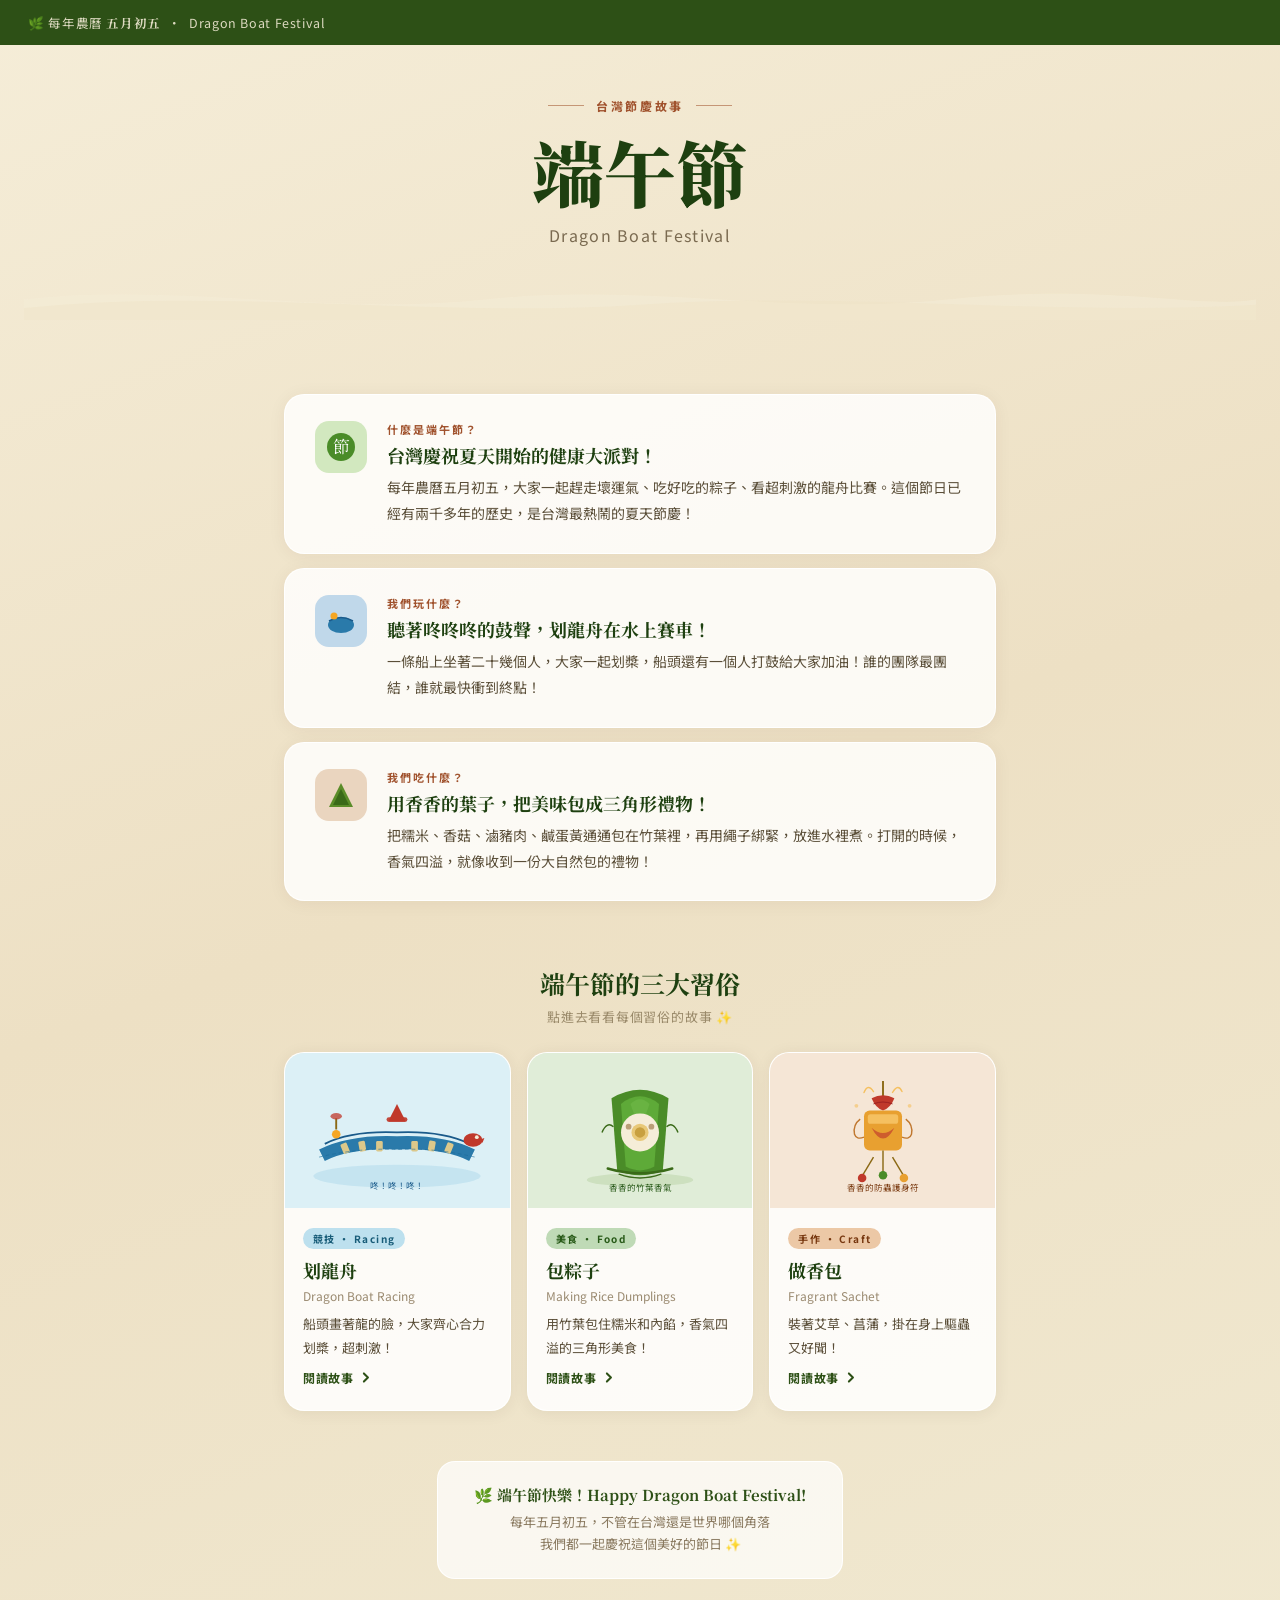
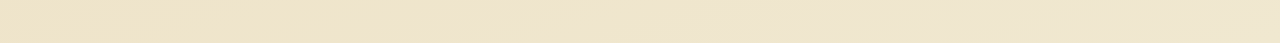
==== index.html @ 1340792b "Add files via upload" ====
<!DOCTYPE html>
<html lang="zh-TW">
<head>
  <meta charset="UTF-8">
  <meta name="viewport" content="width=device-width, initial-scale=1.0">
  <title>端午節 · Dragon Boat Festival</title>
  <link rel="stylesheet" href="style.css">
</head>
<body>

  <div class="top-bar">
    <p>🌿 每年農曆 <strong>五月初五</strong> &nbsp;·&nbsp; Dragon Boat Festival</p>
  </div>

  <div class="hero">
    <div class="hero-eyebrow">台灣節慶故事</div>
    <div class="hero-title">端午節</div>
    <div class="hero-en">Dragon Boat Festival</div>
    <div class="hero-wave">
      <svg viewBox="0 0 1440 48" width="100%" preserveAspectRatio="none" xmlns="http://www.w3.org/2000/svg">
        <path d="M0,24 C180,4 360,44 540,24 C720,4 900,44 1080,24 C1260,4 1380,36 1440,24 L1440,48 L0,48 Z" fill="#F5EDD8" opacity="0.55"/>
        <path d="M0,34 C240,10 480,46 720,30 C960,14 1200,44 1440,30 L1440,48 L0,48 Z" fill="#EDE0C4" opacity="0.4"/>
      </svg>
    </div>
  </div>

  <!-- Intro Cards -->
  <div class="intro-section">
    <div class="intro-card">
      <div class="intro-icon ic-green">
        <svg width="32" height="32" viewBox="0 0 32 32"><circle cx="16" cy="16" r="14" fill="#4A8C28"/><text x="16" y="22" text-anchor="middle" font-size="17" fill="white" font-family="'Noto Serif TC', serif">節</text></svg>
      </div>
      <div>
        <div class="intro-q">什麼是端午節？</div>
        <h2>台灣慶祝夏天開始的健康大派對！</h2>
        <p>每年農曆五月初五，大家一起趕走壞運氣、吃好吃的粽子、看超刺激的龍舟比賽。這個節日已經有兩千多年的歷史，是台灣最熱鬧的夏天節慶！</p>
      </div>
    </div>
    <div class="intro-card">
      <div class="intro-icon ic-blue">
        <svg width="32" height="32" viewBox="0 0 32 32"><ellipse cx="16" cy="20" rx="13" ry="8" fill="#2A7AAA"/><path d="M4,16 Q16,9 28,16" stroke="#1A5A8A" stroke-width="1.5" fill="none"/><circle cx="9" cy="11" r="3.5" fill="#F5A623"/></svg>
      </div>
      <div>
        <div class="intro-q">我們玩什麼？</div>
        <h2>聽著咚咚咚的鼓聲，划龍舟在水上賽車！</h2>
        <p>一條船上坐著二十幾個人，大家一起划槳，船頭還有一個人打鼓給大家加油！誰的團隊最團結，誰就最快衝到終點！</p>
      </div>
    </div>
    <div class="intro-card">
      <div class="intro-icon ic-peach">
        <svg width="32" height="32" viewBox="0 0 32 32"><polygon points="16,4 28,28 4,28" fill="#5A8C28"/><polygon points="16,10 24,26 8,26" fill="#3A6A18"/></svg>
      </div>
      <div>
        <div class="intro-q">我們吃什麼？</div>
        <h2>用香香的葉子，把美味包成三角形禮物！</h2>
        <p>把糯米、香菇、滷豬肉、鹹蛋黃通通包在竹葉裡，再用繩子綁緊，放進水裡煮。打開的時候，香氣四溢，就像收到一份大自然包的禮物！</p>
      </div>
    </div>
  </div>

  <!-- Activity Section -->
  <div class="section-head">
    <h2>端午節的三大習俗</h2>
    <p>點進去看看每個習俗的故事 ✨</p>
  </div>

  <div class="activity-grid">

    <!-- 龍舟 -->
    <a class="activity-card" href="dragon-boat.html">
      <div class="card-illus bg-blue">
        <svg viewBox="0 0 200 140" width="190" height="135" xmlns="http://www.w3.org/2000/svg">
          <ellipse cx="100" cy="118" rx="88" ry="12" fill="#A8D4E8" opacity="0.45"/>
          <path d="M18,90 Q50,74 100,76 Q150,74 182,90 L176,102 Q148,88 100,90 Q52,88 24,102 Z" fill="#2A7AAA"/>
          <path d="M24,84 Q52,70 100,72 Q148,70 176,84" stroke="#1A5A8A" stroke-width="2" fill="none"/>
          <ellipse cx="180" cy="80" rx="10" ry="7" fill="#C0392B"/>
          <circle cx="184" cy="77" r="2" fill="#F5EDD8"/>
          <path d="M186,80 L192,78 L190,83 Z" fill="#C0392B"/>
          <rect x="89" y="56" width="22" height="5" rx="2.5" fill="#C0392B" opacity="0.9"/>
          <polygon points="100,42 109,60 91,60" fill="#C0392B"/>
          <circle cx="36" cy="74" r="4.5" fill="#F5A623"/>
          <line x1="36" y1="69" x2="36" y2="57" stroke="#8B6914" stroke-width="2"/>
          <ellipse cx="36" cy="55" rx="6" ry="3.5" fill="#C0392B" opacity="0.75"/>
          <g fill="#DCC88A">
            <rect x="42" y="83" width="7" height="11" rx="1.5" transform="rotate(-22 46 89)"/>
            <rect x="60" y="81" width="7" height="11" rx="1.5" transform="rotate(-10 64 87)"/>
            <rect x="78" y="81" width="7" height="11" rx="1.5"/>
            <rect x="115" y="81" width="7" height="11" rx="1.5"/>
            <rect x="133" y="81" width="7" height="11" rx="1.5" transform="rotate(10 137 87)"/>
            <rect x="151" y="83" width="7" height="11" rx="1.5" transform="rotate(22 155 89)"/>
          </g>
          <path d="M18,98 Q60,88 100,90 Q140,88 182,98" stroke="#1A6A9A" stroke-width="1" fill="none" stroke-dasharray="4,3" opacity="0.6"/>
          <text x="100" y="132" text-anchor="middle" font-family="'Noto Sans TC', sans-serif" font-size="9" fill="#1A5A8A">咚！咚！咚！</text>
        </svg>
      </div>
      <div class="card-body">
        <span class="card-tag t-blue">競技 · Racing</span>
        <h3>划龍舟</h3>
        <div class="card-en">Dragon Boat Racing</div>
        <p>船頭畫著龍的臉，大家齊心合力划槳，超刺激！</p>
        <div class="card-cta">閱讀故事 <svg viewBox="0 0 16 16"><polyline points="6,3 11,8 6,13"/></svg></div>
      </div>
    </a>

    <!-- 粽子 -->
    <a class="activity-card" href="zongzi.html">
      <div class="card-illus bg-green">
        <svg viewBox="0 0 200 140" width="190" height="135" xmlns="http://www.w3.org/2000/svg">
          <ellipse cx="100" cy="122" rx="56" ry="7" fill="#B0CA9A" opacity="0.4"/>
          <path d="M70,36 Q100,18 130,36 L124,112 Q100,122 76,112 Z" fill="#4A8C28"/>
          <path d="M80,42 Q100,26 120,42 L115,108 Q100,116 85,108 Z" fill="#5EAA38"/>
          <path d="M90,42 Q100,32 110,42 Q105,58 100,64 Q95,58 90,42 Z" fill="#78C050" opacity="0.4"/>
          <ellipse cx="100" cy="72" rx="20" ry="20" fill="#F5EDD8"/>
          <circle cx="100" cy="72" r="9" fill="#E8C878"/>
          <circle cx="100" cy="72" r="5.5" fill="#C8A040"/>
          <circle cx="88" cy="66" r="3" fill="#8B6028" opacity="0.55"/>
          <circle cx="112" cy="66" r="3" fill="#8B6028" opacity="0.55"/>
          <path d="M66,110 Q100,120 134,110" stroke="#3A6A18" stroke-width="2.5" fill="none" stroke-linecap="round"/>
          <path d="M78,116 Q100,124 122,116" stroke="#3A6A18" stroke-width="1.5" fill="none" stroke-linecap="round"/>
          <path d="M60,72 Q65,60 72,66" stroke="#3A6A18" stroke-width="1.5" fill="none"/>
          <path d="M140,72 Q135,60 128,66" stroke="#3A6A18" stroke-width="1.5" fill="none"/>
          <text x="100" y="134" text-anchor="middle" font-family="'Noto Sans TC', sans-serif" font-size="9" fill="#2A5B1A">香香的竹葉香氣</text>
        </svg>
      </div>
      <div class="card-body">
        <span class="card-tag t-green">美食 · Food</span>
        <h3>包粽子</h3>
        <div class="card-en">Making Rice Dumplings</div>
        <p>用竹葉包住糯米和內餡，香氣四溢的三角形美食！</p>
        <div class="card-cta">閱讀故事 <svg viewBox="0 0 16 16"><polyline points="6,3 11,8 6,13"/></svg></div>
      </div>
    </a>

    <!-- 香包 -->
    <a class="activity-card" href="sachet.html">
      <div class="card-illus bg-peach">
        <svg viewBox="0 0 200 140" width="190" height="135" xmlns="http://www.w3.org/2000/svg">
          <line x1="100" y1="18" x2="100" y2="36" stroke="#8B6914" stroke-width="2"/>
          <path d="M88,36 Q100,30 112,36 Q108,46 100,49 Q92,46 88,36 Z" fill="#C0392B"/>
          <path d="M90,42 Q100,38 110,42" stroke="#9A2020" stroke-width="1" fill="none"/>
          <rect x="80" y="49" width="40" height="42" rx="6" fill="#E8A030"/>
          <rect x="84" y="53" width="32" height="10" rx="3" fill="#F5C060"/>
          <path d="M88,67 Q100,78 112,67 Q100,90 88,67 Z" fill="#C0392B" opacity="0.65"/>
          <path d="M76,58 Q68,64 70,74 Q72,80 80,77" stroke="#C07830" stroke-width="1.5" fill="none"/>
          <path d="M124,58 Q132,64 130,74 Q128,80 120,77" stroke="#C07830" stroke-width="1.5" fill="none"/>
          <line x1="100" y1="91" x2="100" y2="115" stroke="#8B6914" stroke-width="1.5"/>
          <line x1="90" y1="98" x2="78" y2="118" stroke="#8B6914" stroke-width="1.5"/>
          <line x1="110" y1="98" x2="122" y2="118" stroke="#8B6914" stroke-width="1.5"/>
          <circle cx="78" cy="120" r="4.5" fill="#C0392B"/>
          <circle cx="100" cy="117" r="4.5" fill="#4A8C28"/>
          <circle cx="122" cy="120" r="4.5" fill="#E8A030"/>
          <path d="M80,30 Q84,20 90,29" stroke="#F5C060" stroke-width="1.5" fill="none" stroke-linecap="round"/>
          <path d="M110,30 Q116,20 120,29" stroke="#F5C060" stroke-width="1.5" fill="none" stroke-linecap="round"/>
          <circle cx="72" cy="44" r="2" fill="#F5C060" opacity="0.6"/>
          <circle cx="128" cy="44" r="2" fill="#F5C060" opacity="0.6"/>
          <text x="100" y="134" text-anchor="middle" font-family="'Noto Sans TC', sans-serif" font-size="9" fill="#7A3A10">香香的防蟲護身符</text>
        </svg>
      </div>
      <div class="card-body">
        <span class="card-tag t-peach">手作 · Craft</span>
        <h3>做香包</h3>
        <div class="card-en">Fragrant Sachet</div>
        <p>裝著艾草、菖蒲，掛在身上驅蟲又好聞！</p>
        <div class="card-cta">閱讀故事 <svg viewBox="0 0 16 16"><polyline points="6,3 11,8 6,13"/></svg></div>
      </div>
    </a>

  </div>

  <div class="footer-note">
    <div class="footer-note-inner">
      <p>🌿 端午節快樂！Happy Dragon Boat Festival!</p>
      <p>每年五月初五，不管在台灣還是世界哪個角落<br>我們都一起慶祝這個美好的節日 ✨</p>
    </div>
  </div>

</body>
</html>
---- style.css ----
@import url('https://fonts.googleapis.com/css2?family=Noto+Serif+TC:wght@400;700;900&family=Noto+Sans+TC:wght@400;500;700&display=swap');

* { box-sizing: border-box; margin: 0; padding: 0; }

body {
  background: linear-gradient(160deg, #F5EDD8 0%, #EDE0C4 50%, #F0E8D0 100%);
  min-height: 100vh;
  font-family: 'Noto Sans TC', sans-serif;
  color: #3A3020;
}

/* ── Date Banner / Nav Bar ── */
.top-bar {
  background: #2D5016;
  color: #F5EDD8;
  display: flex;
  align-items: center;
  justify-content: space-between;
  padding: 13px 28px;
  gap: 12px;
}
.top-bar p {
  font-size: 12.5px;
  opacity: 0.88;
  letter-spacing: 0.05em;
}
.top-bar strong {
  font-family: 'Noto Serif TC', serif;
  font-weight: 700;
}
.back-btn {
  display: inline-flex;
  align-items: center;
  gap: 6px;
  font-size: 12.5px;
  font-weight: 500;
  color: #C8E0A8;
  text-decoration: none;
  letter-spacing: 0.04em;
  white-space: nowrap;
  transition: opacity 0.15s;
}
.back-btn:hover { opacity: 0.75; }
.back-btn svg { width: 14px; height: 14px; fill: none; stroke: currentColor; stroke-width: 2; stroke-linecap: round; stroke-linejoin: round; }

/* ── Hero ── */
.hero {
  text-align: center;
  padding: 52px 24px 34px;
}
.hero-eyebrow {
  font-size: 12px;
  font-weight: 700;
  letter-spacing: 0.22em;
  color: #A0522D;
  margin-bottom: 16px;
  display: flex;
  align-items: center;
  justify-content: center;
  gap: 12px;
}
.hero-eyebrow::before,
.hero-eyebrow::after {
  content: '';
  display: inline-block;
  width: 36px;
  height: 1px;
  background: #A0522D;
  opacity: 0.55;
}
.hero-title {
  font-family: 'Noto Serif TC', serif;
  font-size: clamp(44px, 8vw, 72px);
  font-weight: 900;
  color: #1E4010;
  line-height: 1.15;
  margin-bottom: 10px;
}
.hero-en {
  font-size: 16px;
  font-weight: 400;
  color: #7A6A50;
  letter-spacing: 0.08em;
  margin-bottom: 32px;
}
.hero-wave {
  width: 100%;
  overflow: hidden;
  line-height: 0;
}

/* ── Shared Card ── */
.card {
  background: rgba(255,255,255,0.84);
  border-radius: 20px;
  border: 1px solid rgba(255,255,255,0.96);
  box-shadow: 0 2px 18px rgba(60,40,10,0.06);
}

/* ── Container ── */
.container {
  max-width: 760px;
  margin: 0 auto;
  padding: 0 24px;
}

/* ── Intro Cards (index) ── */
.intro-section {
  max-width: 760px;
  margin: 0 auto;
  padding: 40px 24px 0;
}
.intro-card {
  background: rgba(255,255,255,0.82);
  border-radius: 20px;
  padding: 26px 30px;
  margin-bottom: 14px;
  border: 1px solid rgba(255,255,255,0.95);
  box-shadow: 0 2px 18px rgba(60,40,10,0.06);
  display: flex;
  gap: 20px;
  align-items: flex-start;
}
.intro-icon {
  flex-shrink: 0;
  width: 52px;
  height: 52px;
  border-radius: 14px;
  display: flex;
  align-items: center;
  justify-content: center;
}
.ic-green { background: #D2E8BF; }
.ic-blue  { background: #C0D8EA; }
.ic-peach { background: #EAD5BF; }
.intro-q {
  font-size: 11px;
  font-weight: 700;
  letter-spacing: 0.18em;
  color: #A0522D;
  margin-bottom: 5px;
}
.intro-card h2 {
  font-family: 'Noto Serif TC', serif;
  font-size: 18px;
  font-weight: 700;
  color: #1E4010;
  line-height: 1.45;
  margin-bottom: 7px;
}
.intro-card p {
  font-size: 14px;
  color: #5A4E38;
  line-height: 1.85;
}

/* ── Section Title ── */
.section-head {
  text-align: center;
  padding: 50px 24px 26px;
}
.section-head h2 {
  font-family: 'Noto Serif TC', serif;
  font-size: 25px;
  font-weight: 700;
  color: #1E4010;
  margin-bottom: 6px;
}
.section-head p {
  font-size: 13px;
  color: #9A8A6A;
  letter-spacing: 0.06em;
}

/* ── Activity Cards (index) ── */
.activity-grid {
  display: grid;
  grid-template-columns: repeat(3, 1fr);
  gap: 16px;
  max-width: 760px;
  margin: 0 auto;
  padding: 0 24px;
}
.activity-card {
  background: rgba(255,255,255,0.86);
  border-radius: 20px;
  overflow: hidden;
  border: 1px solid rgba(255,255,255,0.98);
  box-shadow: 0 2px 16px rgba(60,40,10,0.07);
  text-decoration: none;
  color: inherit;
  display: block;
  transition: transform 0.22s ease, box-shadow 0.22s ease;
}
.activity-card:hover {
  transform: translateY(-5px);
  box-shadow: 0 10px 32px rgba(60,40,10,0.14);
}
.card-illus {
  width: 100%;
  height: 155px;
  display: flex;
  align-items: center;
  justify-content: center;
}
.bg-blue  { background: #DCF0F6; }
.bg-green { background: #E0EDD8; }
.bg-peach { background: #F5E6D6; }
.card-body { padding: 16px 18px 22px; }
.card-tag {
  display: inline-block;
  font-size: 10px;
  font-weight: 700;
  letter-spacing: 0.14em;
  padding: 3px 10px;
  border-radius: 20px;
  margin-bottom: 8px;
}
.t-blue  { background: #BDE0EE; color: #185C78; }
.t-green { background: #BFDAB6; color: #285A18; }
.t-peach { background: #ECC8A6; color: #783810; }
.card-body h3 {
  font-family: 'Noto Serif TC', serif;
  font-size: 18px;
  font-weight: 700;
  color: #1E4010;
  margin-bottom: 4px;
}
.card-en {
  font-size: 12px;
  color: #9A8A70;
  margin-bottom: 8px;
}
.card-body p {
  font-size: 13px;
  color: #5A4E38;
  line-height: 1.78;
}
.card-cta {
  display: inline-flex;
  align-items: center;
  gap: 5px;
  margin-top: 10px;
  font-size: 12px;
  font-weight: 700;
  color: #2D5016;
  letter-spacing: 0.06em;
}
.card-cta svg { width: 13px; height: 13px; stroke: currentColor; fill: none; stroke-width: 2.5; stroke-linecap: round; stroke-linejoin: round; transition: transform 0.15s; }
.activity-card:hover .card-cta svg { transform: translateX(3px); }

/* ── Footer Note ── */
.footer-note {
  text-align: center;
  padding: 50px 24px 64px;
}
.footer-note-inner {
  display: inline-block;
  background: rgba(255,255,255,0.7);
  border-radius: 18px;
  padding: 22px 36px;
  border: 1px solid rgba(255,255,255,0.95);
}
.footer-note-inner p:first-child {
  font-family: 'Noto Serif TC', serif;
  font-size: 15px;
  font-weight: 700;
  color: #2D5016;
  margin-bottom: 6px;
}
.footer-note-inner p:last-child {
  font-size: 13px;
  color: #8A7A60;
  line-height: 1.75;
}

/* ══════════════════════════════
   DETAIL PAGE STYLES
══════════════════════════════ */

.detail-hero {
  text-align: center;
  padding: 48px 24px 32px;
}
.detail-hero .page-tag {
  font-size: 11px;
  font-weight: 700;
  letter-spacing: 0.2em;
  color: #A0522D;
  margin-bottom: 12px;
  display: flex;
  align-items: center;
  justify-content: center;
  gap: 10px;
}
.detail-hero .page-tag::before,
.detail-hero .page-tag::after {
  content: '';
  width: 28px;
  height: 1px;
  background: #A0522D;
  opacity: 0.5;
}
.detail-hero h1 {
  font-family: 'Noto Serif TC', serif;
  font-size: clamp(42px, 7vw, 64px);
  font-weight: 900;
  color: #1E4010;
  line-height: 1.15;
  margin-bottom: 8px;
}
.detail-hero .en-title {
  font-size: 15px;
  color: #7A6A50;
  letter-spacing: 0.1em;
  margin-bottom: 28px;
}

/* Illustration area */
.illus-wrap {
  max-width: 560px;
  margin: 0 auto 44px;
  padding: 0 24px;
}
.illus-box {
  border-radius: 24px;
  overflow: hidden;
  display: flex;
  align-items: center;
  justify-content: center;
  padding: 32px 24px;
  min-height: 260px;
}

/* Story section */
.story-section {
  max-width: 640px;
  margin: 0 auto;
  padding: 0 24px 48px;
}
.story-card {
  background: rgba(255,255,255,0.84);
  border-radius: 20px;
  padding: 32px 36px;
  margin-bottom: 18px;
  border: 1px solid rgba(255,255,255,0.96);
  box-shadow: 0 2px 16px rgba(60,40,10,0.06);
}
.story-card .story-label {
  font-size: 10.5px;
  font-weight: 700;
  letter-spacing: 0.2em;
  color: #A0522D;
  margin-bottom: 12px;
}
.story-card h2 {
  font-family: 'Noto Serif TC', serif;
  font-size: 20px;
  font-weight: 700;
  color: #1E4010;
  margin-bottom: 14px;
  line-height: 1.5;
}
.story-card p {
  font-size: 15px;
  color: #4A4030;
  line-height: 2;
  margin-bottom: 12px;
}
.story-card p:last-child { margin-bottom: 0; }

/* Fun facts */
.fun-facts {
  background: rgba(255,255,255,0.84);
  border-radius: 20px;
  padding: 28px 32px;
  margin-bottom: 18px;
  border: 1px solid rgba(255,255,255,0.96);
  box-shadow: 0 2px 16px rgba(60,40,10,0.06);
}
.fun-facts .story-label { font-size: 10.5px; font-weight: 700; letter-spacing: 0.2em; color: #A0522D; margin-bottom: 14px; }
.fact-item {
  display: flex;
  gap: 14px;
  align-items: flex-start;
  margin-bottom: 14px;
}
.fact-item:last-child { margin-bottom: 0; }
.fact-dot {
  flex-shrink: 0;
  width: 28px;
  height: 28px;
  border-radius: 50%;
  display: flex;
  align-items: center;
  justify-content: center;
  font-size: 14px;
  margin-top: 2px;
}
.dot-green { background: #D2E8BF; }
.dot-blue  { background: #C0D8EA; }
.dot-peach { background: #EAD5BF; }
.fact-item p {
  font-size: 14px;
  color: #4A4030;
  line-height: 1.8;
}
.fact-item strong {
  font-weight: 700;
  color: #1E4010;
}

/* Try it prompt */
.try-card {
  background: #2D5016;
  border-radius: 20px;
  padding: 28px 32px;
  margin-bottom: 18px;
  color: #F5EDD8;
}
.try-card .story-label {
  font-size: 10.5px;
  font-weight: 700;
  letter-spacing: 0.2em;
  color: #A8CC88;
  margin-bottom: 12px;
}
.try-card h2 {
  font-family: 'Noto Serif TC', serif;
  font-size: 18px;
  font-weight: 700;
  margin-bottom: 10px;
  line-height: 1.5;
}
.try-card p {
  font-size: 14px;
  line-height: 1.85;
  opacity: 0.88;
}

/* Nav between detail pages */
.page-nav {
  display: flex;
  gap: 12px;
  max-width: 640px;
  margin: 0 auto;
  padding: 0 24px 64px;
}
.page-nav a {
  flex: 1;
  display: flex;
  align-items: center;
  justify-content: center;
  gap: 7px;
  background: rgba(255,255,255,0.75);
  border-radius: 14px;
  padding: 14px 16px;
  font-size: 13px;
  font-weight: 700;
  color: #2D5016;
  text-decoration: none;
  border: 1px solid rgba(255,255,255,0.95);
  transition: transform 0.18s, box-shadow 0.18s;
  text-align: center;
}
.page-nav a:hover {
  transform: translateY(-2px);
  box-shadow: 0 6px 20px rgba(60,40,10,0.1);
}
.page-nav a svg { width: 14px; height: 14px; stroke: currentColor; fill: none; stroke-width: 2.5; stroke-linecap: round; stroke-linejoin: round; flex-shrink: 0; }
.page-nav .home-btn { background: #2D5016; color: #F5EDD8; }

@media (max-width: 600px) {
  .activity-grid { grid-template-columns: 1fr; }
  .intro-card { flex-direction: column; }
  .story-card { padding: 24px 20px; }
  .page-nav { flex-wrap: wrap; }
}
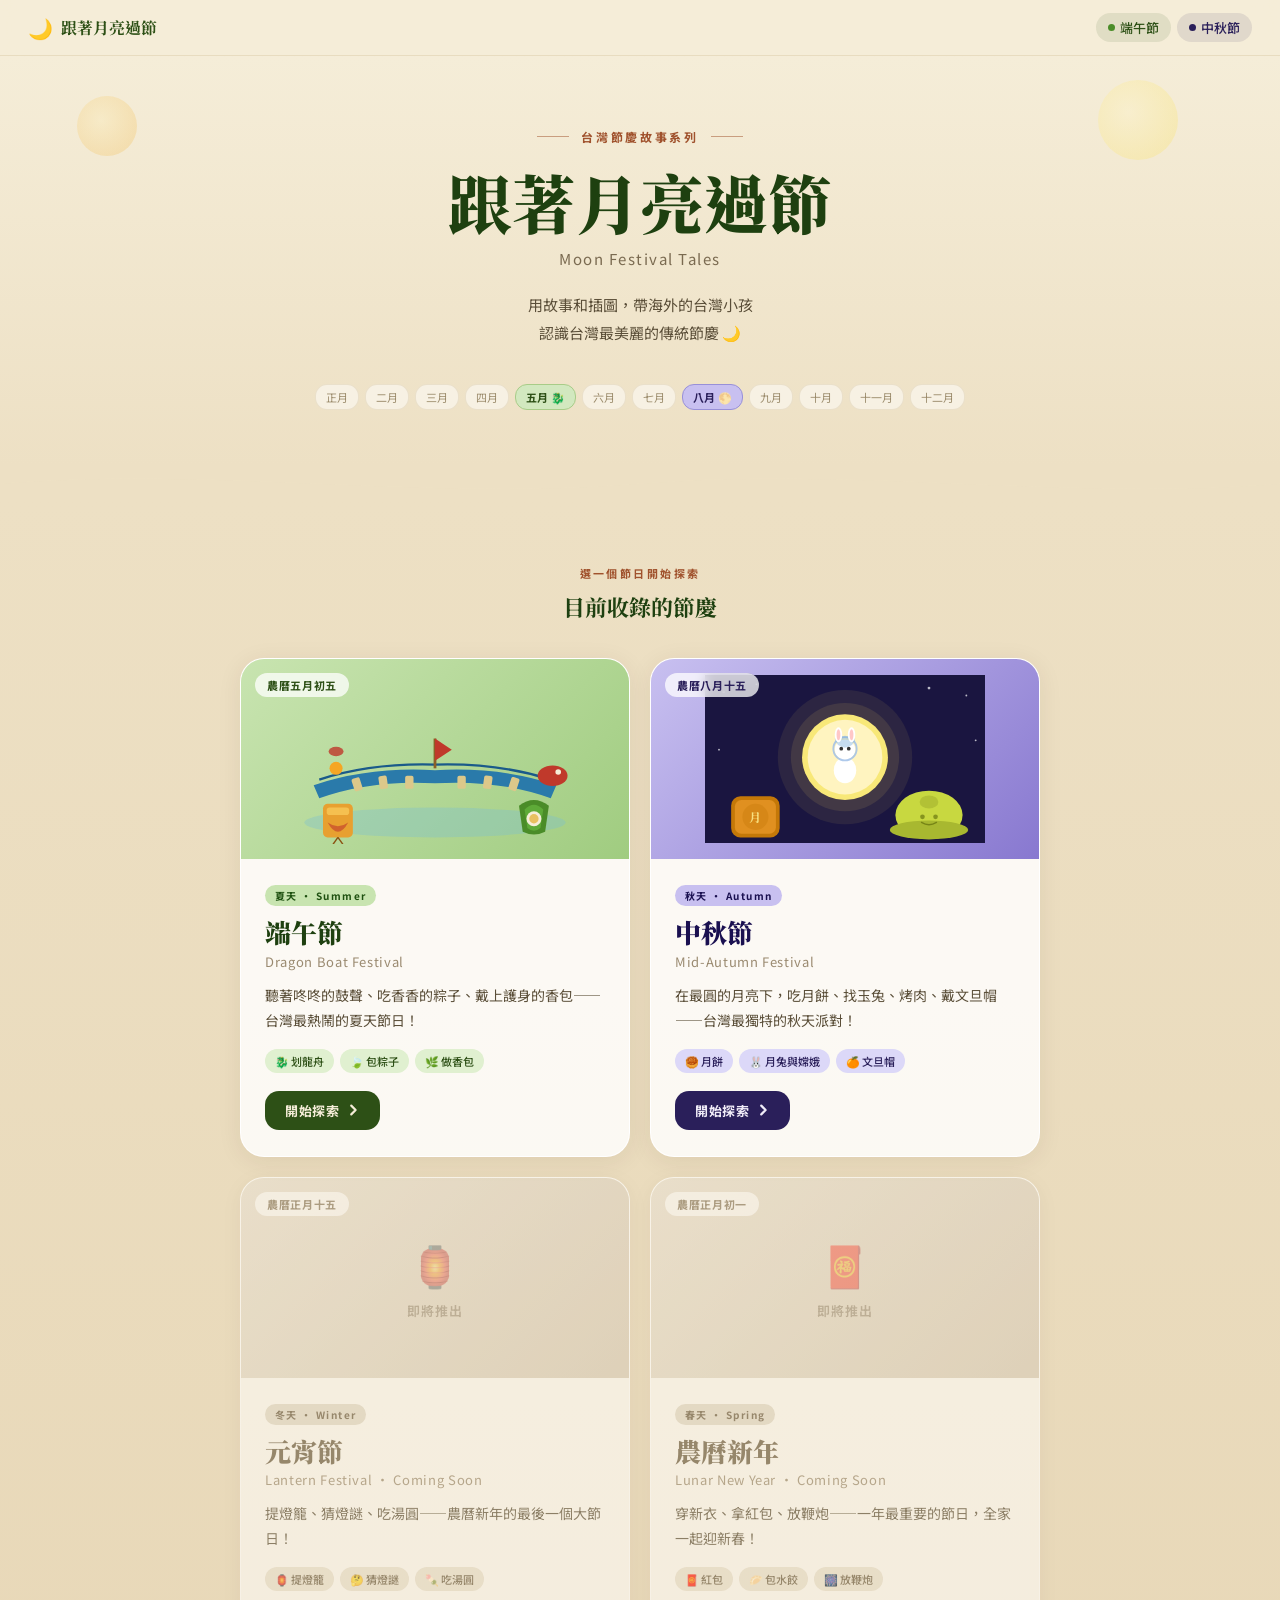
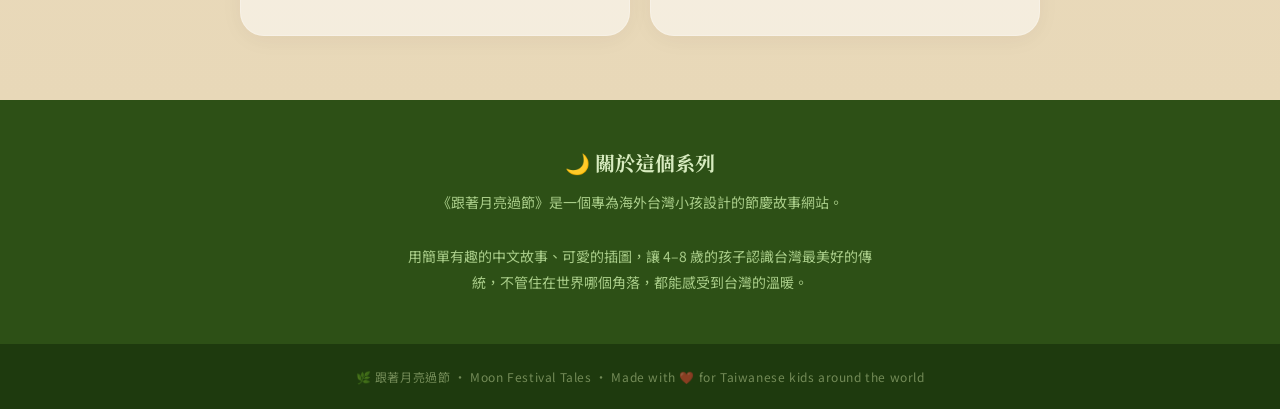
==== commit c68e86f0: "Add files via upload" ====
--- a/index.html
+++ b/index.html
@@ -3,175 +3,605 @@
 <head>
   <meta charset="UTF-8">
   <meta name="viewport" content="width=device-width, initial-scale=1.0">
-  <title>端午節 · Dragon Boat Festival</title>
-  <link rel="stylesheet" href="style.css">
+  <title>跟著月亮過節 · Taiwan Festival Tales</title>
+  <link rel="preconnect" href="https://fonts.googleapis.com">
+  <link rel="preconnect" href="https://fonts.gstatic.com" crossorigin>
+  <link href="https://fonts.googleapis.com/css2?family=Noto+Serif+TC:wght@400;700;900&family=Noto+Sans+TC:wght@400;500;700&display=swap" rel="stylesheet">
+  <style>
+    * { box-sizing: border-box; margin: 0; padding: 0; }
+
+    body {
+      font-family: 'Noto Sans TC', sans-serif;
+      background: #F5EDD8;
+      color: #3A3020;
+      min-height: 100vh;
+    }
+
+    /* ── Top Nav ── */
+    .top-nav {
+      position: sticky;
+      top: 0;
+      z-index: 100;
+      background: rgba(245, 237, 216, 0.88);
+      backdrop-filter: blur(12px);
+      -webkit-backdrop-filter: blur(12px);
+      border-bottom: 1px solid rgba(160, 130, 60, 0.15);
+      padding: 0 28px;
+      height: 56px;
+      display: flex;
+      align-items: center;
+      justify-content: space-between;
+    }
+    .nav-logo {
+      font-family: 'Noto Serif TC', serif;
+      font-size: 16px;
+      font-weight: 700;
+      color: #2D5016;
+      text-decoration: none;
+      display: flex;
+      align-items: center;
+      gap: 8px;
+    }
+    .nav-logo span { font-size: 20px; }
+    .nav-links {
+      display: flex;
+      gap: 6px;
+    }
+    .nav-pill {
+      display: inline-flex;
+      align-items: center;
+      gap: 5px;
+      padding: 5px 12px;
+      border-radius: 20px;
+      font-size: 13px;
+      font-weight: 500;
+      text-decoration: none;
+      transition: background 0.18s;
+    }
+    .nav-pill.dragon  { color: #2D5016; background: rgba(45,80,22,0.1); }
+    .nav-pill.autumn  { color: #2A1F5A; background: rgba(42,31,90,0.1); }
+    .nav-pill.dragon:hover { background: rgba(45,80,22,0.18); }
+    .nav-pill.autumn:hover { background: rgba(42,31,90,0.18); }
+    .nav-pill .dot {
+      width: 7px; height: 7px;
+      border-radius: 50%;
+    }
+    .dot-green  { background: #4A8C28; }
+    .dot-indigo { background: #2A1F5A; }
+
+    /* ── Hero ── */
+    .hero {
+      text-align: center;
+      padding: 72px 24px 56px;
+      background: linear-gradient(180deg, #F5EDD8 0%, #EDE0C4 100%);
+      position: relative;
+      overflow: hidden;
+    }
+    /* Decorative moon + sun */
+    .hero-deco-moon {
+      position: absolute;
+      top: 24px; right: 8%;
+      width: 80px; height: 80px;
+      border-radius: 50%;
+      background: radial-gradient(circle at 38% 40%, #FFF4C0, #F8E060);
+      opacity: 0.35;
+    }
+    .hero-deco-sun {
+      position: absolute;
+      top: 40px; left: 6%;
+      width: 60px; height: 60px;
+      border-radius: 50%;
+      background: radial-gradient(circle at 40% 40%, #FFE8A0, #F0A820);
+      opacity: 0.25;
+    }
+    .hero-series {
+      font-size: 12px;
+      font-weight: 700;
+      letter-spacing: 0.22em;
+      color: #A0522D;
+      margin-bottom: 18px;
+      display: flex;
+      align-items: center;
+      justify-content: center;
+      gap: 12px;
+    }
+    .hero-series::before, .hero-series::after {
+      content: '';
+      display: inline-block;
+      width: 32px; height: 1px;
+      background: #A0522D; opacity: 0.5;
+    }
+    .hero-title-zh {
+      font-family: 'Noto Serif TC', serif;
+      font-size: clamp(36px, 7vw, 64px);
+      font-weight: 900;
+      color: #1E4010;
+      line-height: 1.2;
+      margin-bottom: 8px;
+    }
+    .hero-title-en {
+      font-size: 15px;
+      font-weight: 400;
+      color: #7A6A50;
+      letter-spacing: 0.1em;
+      margin-bottom: 22px;
+    }
+    .hero-desc {
+      max-width: 480px;
+      margin: 0 auto 36px;
+      font-size: 15px;
+      color: #5A4E38;
+      line-height: 1.9;
+    }
+    /* Lunar calendar strip */
+    .lunar-strip {
+      display: flex;
+      align-items: center;
+      justify-content: center;
+      gap: 6px;
+      flex-wrap: wrap;
+    }
+    .lunar-month {
+      font-size: 11px;
+      color: #9A8A6A;
+      padding: 4px 10px;
+      border-radius: 12px;
+      background: rgba(255,255,255,0.5);
+      border: 1px solid rgba(160,130,60,0.15);
+    }
+    .lunar-month.active-dragon {
+      background: #D2E8BF;
+      color: #2D5016;
+      border-color: #A8CC88;
+      font-weight: 700;
+    }
+    .lunar-month.active-autumn {
+      background: #C8C0F0;
+      color: #2A1F5A;
+      border-color: #9890D8;
+      font-weight: 700;
+    }
+
+    /* ── Wave ── */
+    .wave { width: 100%; overflow: hidden; line-height: 0; background: #EDE0C4; }
+
+    /* ── Festival Cards ── */
+    .section {
+      padding: 64px 24px;
+      background: linear-gradient(180deg, #EDE0C4 0%, #E8D8B8 100%);
+    }
+    .section-label {
+      text-align: center;
+      font-size: 11px;
+      font-weight: 700;
+      letter-spacing: 0.22em;
+      color: #A0522D;
+      margin-bottom: 10px;
+    }
+    .section-title {
+      text-align: center;
+      font-family: 'Noto Serif TC', serif;
+      font-size: 22px;
+      font-weight: 700;
+      color: #1E4010;
+      margin-bottom: 36px;
+    }
+
+    .festival-grid {
+      display: grid;
+      grid-template-columns: repeat(2, 1fr);
+      gap: 20px;
+      max-width: 800px;
+      margin: 0 auto;
+    }
+    @media (max-width: 600px) {
+      .festival-grid { grid-template-columns: 1fr; }
+    }
+
+    .festival-card {
+      border-radius: 24px;
+      overflow: hidden;
+      text-decoration: none;
+      color: inherit;
+      display: block;
+      background: rgba(255,255,255,0.82);
+      border: 1px solid rgba(255,255,255,0.98);
+      box-shadow: 0 4px 24px rgba(60,40,10,0.08);
+      transition: transform 0.22s ease, box-shadow 0.22s ease;
+    }
+    .festival-card:hover {
+      transform: translateY(-6px);
+      box-shadow: 0 12px 36px rgba(60,40,10,0.14);
+    }
+    .festival-card-hero {
+      width: 100%;
+      height: 200px;
+      display: flex;
+      align-items: center;
+      justify-content: center;
+      position: relative;
+    }
+    .fc-dragon { background: linear-gradient(135deg, #C8E4B0 0%, #A0CC80 100%); }
+    .fc-autumn { background: linear-gradient(135deg, #C8C0F0 0%, #8878D0 100%); }
+    /* Coming soon card */
+    .fc-soon   { background: linear-gradient(135deg, #E8E0D0 0%, #D8CCB8 100%); }
+
+    .festival-date-badge {
+      position: absolute;
+      top: 14px; left: 14px;
+      background: rgba(255,255,255,0.75);
+      backdrop-filter: blur(6px);
+      border-radius: 20px;
+      padding: 4px 12px;
+      font-size: 11px;
+      font-weight: 700;
+      letter-spacing: 0.06em;
+    }
+    .badge-dragon { color: #2D5016; }
+    .badge-autumn { color: #2A1F5A; }
+    .badge-soon   { color: #8A7A60; }
+
+    .festival-card-body {
+      padding: 22px 24px 26px;
+    }
+    .festival-tag {
+      display: inline-block;
+      font-size: 10px;
+      font-weight: 700;
+      letter-spacing: 0.14em;
+      padding: 3px 10px;
+      border-radius: 20px;
+      margin-bottom: 10px;
+    }
+    .tag-dragon { background: #C8E4B0; color: #1E5010; }
+    .tag-autumn { background: #C8C0F0; color: #1A1050; }
+    .tag-soon   { background: #E0D8C8; color: #6A5A40; }
+
+    .festival-card-body h2 {
+      font-family: 'Noto Serif TC', serif;
+      font-size: 26px;
+      font-weight: 900;
+      line-height: 1.2;
+      margin-bottom: 4px;
+    }
+    .fc-dragon h2 { color: #1E4010; }  /* scoped below */
+    .name-dragon { color: #1E4010; }
+    .name-autumn { color: #1A1050; }
+    .name-soon   { color: #6A5A40; }
+
+    .festival-card-body .en-name {
+      font-size: 13px;
+      color: #9A8A70;
+      margin-bottom: 12px;
+      letter-spacing: 0.05em;
+    }
+    .festival-card-body p {
+      font-size: 14px;
+      color: #5A4E38;
+      line-height: 1.8;
+      margin-bottom: 16px;
+    }
+
+    .tradition-pills {
+      display: flex;
+      flex-wrap: wrap;
+      gap: 6px;
+      margin-bottom: 18px;
+    }
+    .tradition-pill {
+      font-size: 11px;
+      padding: 4px 10px;
+      border-radius: 14px;
+      font-weight: 500;
+    }
+    .pill-dragon { background: #E0F0D0; color: #2D5016; }
+    .pill-autumn { background: #DCD8F8; color: #2A1F5A; }
+
+    .enter-btn {
+      display: inline-flex;
+      align-items: center;
+      gap: 7px;
+      padding: 10px 20px;
+      border-radius: 14px;
+      font-size: 13px;
+      font-weight: 700;
+      letter-spacing: 0.04em;
+      transition: opacity 0.15s;
+    }
+    .enter-btn:hover { opacity: 0.82; }
+    .btn-dragon { background: #2D5016; color: #F5EDD8; }
+    .btn-autumn { background: #2A1F5A; color: #F0ECF8; }
+    .enter-btn svg { width: 14px; height: 14px; stroke: currentColor; fill: none; stroke-width: 2.5; stroke-linecap: round; stroke-linejoin: round; transition: transform 0.15s; }
+    .festival-card:hover .enter-btn svg { transform: translateX(3px); }
+
+    /* Coming soon overlay */
+    .coming-soon-overlay {
+      display: flex;
+      flex-direction: column;
+      align-items: center;
+      justify-content: center;
+      height: 100%;
+      gap: 8px;
+      opacity: 0.5;
+    }
+    .coming-soon-overlay .soon-icon { font-size: 40px; }
+    .coming-soon-overlay p {
+      font-size: 13px;
+      color: #6A5A40;
+      font-weight: 600;
+      letter-spacing: 0.08em;
+    }
+
+    /* ── About strip ── */
+    .about-strip {
+      background: #2D5016;
+      padding: 48px 24px;
+      text-align: center;
+    }
+    .about-strip h2 {
+      font-family: 'Noto Serif TC', serif;
+      font-size: 20px;
+      font-weight: 700;
+      color: #D8ECC0;
+      margin-bottom: 12px;
+    }
+    .about-strip p {
+      max-width: 480px;
+      margin: 0 auto;
+      font-size: 14px;
+      color: #A8CC88;
+      line-height: 1.9;
+    }
+
+    /* ── Footer ── */
+    .footer {
+      background: #1E3A0E;
+      padding: 24px;
+      text-align: center;
+    }
+    .footer p {
+      font-size: 12px;
+      color: rgba(200,220,160,0.5);
+      letter-spacing: 0.05em;
+    }
+  </style>
 </head>
 <body>
 
-  <div class="top-bar">
-    <p>🌿 每年農曆 <strong>五月初五</strong> &nbsp;·&nbsp; Dragon Boat Festival</p>
-  </div>
-
+  <!-- Sticky Nav -->
+  <nav class="top-nav">
+    <a class="nav-logo" href="index.html">
+      <span>🌙</span> 跟著月亮過節
+    </a>
+    <div class="nav-links">
+      <a class="nav-pill dragon" href="duanwu/index.html">
+        <span class="dot dot-green"></span>端午節
+      </a>
+      <a class="nav-pill autumn" href="mid-autumn/index.html">
+        <span class="dot dot-indigo"></span>中秋節
+      </a>
+    </div>
+  </nav>
+
+  <!-- Hero -->
   <div class="hero">
-    <div class="hero-eyebrow">台灣節慶故事</div>
-    <div class="hero-title">端午節</div>
-    <div class="hero-en">Dragon Boat Festival</div>
-    <div class="hero-wave">
-      <svg viewBox="0 0 1440 48" width="100%" preserveAspectRatio="none" xmlns="http://www.w3.org/2000/svg">
-        <path d="M0,24 C180,4 360,44 540,24 C720,4 900,44 1080,24 C1260,4 1380,36 1440,24 L1440,48 L0,48 Z" fill="#F5EDD8" opacity="0.55"/>
-        <path d="M0,34 C240,10 480,46 720,30 C960,14 1200,44 1440,30 L1440,48 L0,48 Z" fill="#EDE0C4" opacity="0.4"/>
-      </svg>
+    <div class="hero-deco-moon"></div>
+    <div class="hero-deco-sun"></div>
+    <div class="hero-series">台灣節慶故事系列</div>
+    <div class="hero-title-zh">跟著月亮過節</div>
+    <div class="hero-title-en">Moon Festival Tales</div>
+    <p class="hero-desc">
+      用故事和插圖，帶海外的台灣小孩<br>
+      認識台灣最美麗的傳統節慶 🌙
+    </p>
+    <!-- Lunar calendar -->
+    <div class="lunar-strip">
+      <span class="lunar-month">正月</span>
+      <span class="lunar-month">二月</span>
+      <span class="lunar-month">三月</span>
+      <span class="lunar-month">四月</span>
+      <span class="lunar-month active-dragon">五月 🐉</span>
+      <span class="lunar-month">六月</span>
+      <span class="lunar-month">七月</span>
+      <span class="lunar-month active-autumn">八月 🌕</span>
+      <span class="lunar-month">九月</span>
+      <span class="lunar-month">十月</span>
+      <span class="lunar-month">十一月</span>
+      <span class="lunar-month">十二月</span>
     </div>
   </div>
 
-  <!-- Intro Cards -->
-  <div class="intro-section">
-    <div class="intro-card">
-      <div class="intro-icon ic-green">
-        <svg width="32" height="32" viewBox="0 0 32 32"><circle cx="16" cy="16" r="14" fill="#4A8C28"/><text x="16" y="22" text-anchor="middle" font-size="17" fill="white" font-family="'Noto Serif TC', serif">節</text></svg>
-      </div>
-      <div>
-        <div class="intro-q">什麼是端午節？</div>
-        <h2>台灣慶祝夏天開始的健康大派對！</h2>
-        <p>每年農曆五月初五，大家一起趕走壞運氣、吃好吃的粽子、看超刺激的龍舟比賽。這個節日已經有兩千多年的歷史，是台灣最熱鬧的夏天節慶！</p>
-      </div>
-    </div>
-    <div class="intro-card">
-      <div class="intro-icon ic-blue">
-        <svg width="32" height="32" viewBox="0 0 32 32"><ellipse cx="16" cy="20" rx="13" ry="8" fill="#2A7AAA"/><path d="M4,16 Q16,9 28,16" stroke="#1A5A8A" stroke-width="1.5" fill="none"/><circle cx="9" cy="11" r="3.5" fill="#F5A623"/></svg>
-      </div>
-      <div>
-        <div class="intro-q">我們玩什麼？</div>
-        <h2>聽著咚咚咚的鼓聲，划龍舟在水上賽車！</h2>
-        <p>一條船上坐著二十幾個人，大家一起划槳，船頭還有一個人打鼓給大家加油！誰的團隊最團結，誰就最快衝到終點！</p>
-      </div>
-    </div>
-    <div class="intro-card">
-      <div class="intro-icon ic-peach">
-        <svg width="32" height="32" viewBox="0 0 32 32"><polygon points="16,4 28,28 4,28" fill="#5A8C28"/><polygon points="16,10 24,26 8,26" fill="#3A6A18"/></svg>
-      </div>
-      <div>
-        <div class="intro-q">我們吃什麼？</div>
-        <h2>用香香的葉子，把美味包成三角形禮物！</h2>
-        <p>把糯米、香菇、滷豬肉、鹹蛋黃通通包在竹葉裡，再用繩子綁緊，放進水裡煮。打開的時候，香氣四溢，就像收到一份大自然包的禮物！</p>
-      </div>
+  <div class="wave">
+    <svg viewBox="0 0 1440 40" width="100%" preserveAspectRatio="none">
+      <path d="M0,20 C240,0 480,40 720,20 C960,0 1200,40 1440,20 L1440,40 L0,40 Z" fill="#EDE0C4"/>
+    </svg>
+  </div>
+
+  <!-- Festival Cards -->
+  <div class="section">
+    <div class="section-label">選一個節日開始探索</div>
+    <div class="section-title">目前收錄的節慶</div>
+
+    <div class="festival-grid">
+
+      <!-- 端午節 -->
+      <a class="festival-card" href="duanwu/index.html">
+        <div class="festival-card-hero fc-dragon">
+          <div class="festival-date-badge badge-dragon">農曆五月初五</div>
+          <svg viewBox="0 0 300 180" width="280" height="170" xmlns="http://www.w3.org/2000/svg">
+            <!-- Water -->
+            <ellipse cx="150" cy="158" rx="140" ry="16" fill="#7ABCD0" opacity="0.35"/>
+            <!-- Dragon boat -->
+            <path d="M20,118 Q80,98 150,102 Q220,98 280,118 L274,132 Q218,112 150,116 Q82,112 26,132 Z" fill="#2A7AAA"/>
+            <path d="M26,112 Q82,94 150,96 Q218,94 274,112" stroke="#1A5A8A" stroke-width="2.5" fill="none"/>
+            <!-- Dragon head -->
+            <ellipse cx="276" cy="108" rx="16" ry="11" fill="#C0392B"/>
+            <circle cx="282" cy="104" r="3" fill="#F5EDD8"/>
+            <!-- Flag -->
+            <line x1="150" y1="68" x2="150" y2="100" stroke="#8B6028" stroke-width="3"/>
+            <polygon points="150,68 168,80 150,92" fill="#C0392B"/>
+            <!-- Drummer -->
+            <circle cx="44" cy="100" r="7" fill="#F5A623"/>
+            <ellipse cx="44" cy="82" rx="8" ry="5" fill="#C0392B" opacity="0.8"/>
+            <!-- Paddles -->
+            <g fill="#DCC88A">
+              <rect x="62" y="110" width="9" height="14" rx="2" transform="rotate(-18 67 117)"/>
+              <rect x="90" y="108" width="9" height="14" rx="2" transform="rotate(-8 95 115)"/>
+              <rect x="118" y="108" width="9" height="14" rx="2"/>
+              <rect x="174" y="108" width="9" height="14" rx="2"/>
+              <rect x="202" y="108" width="9" height="14" rx="2" transform="rotate(8 207 115)"/>
+              <rect x="230" y="110" width="9" height="14" rx="2" transform="rotate(18 235 117)"/>
+            </g>
+            <!-- Zongzi (bottom right) -->
+            <path d="M240,140 Q256,128 272,140 L268,168 Q256,174 244,168 Z" fill="#4A8C28"/>
+            <path d="M246,144 Q256,134 266,144 L263,164 Q256,170 249,164 Z" fill="#5EAA38"/>
+            <circle cx="256" cy="154" r="8" fill="#F5EDD8"/>
+            <circle cx="256" cy="154" r="5" fill="#E8C060"/>
+            <!-- Sachet (bottom left) -->
+            <rect x="30" y="138" width="32" height="36" rx="5" fill="#E8A030"/>
+            <rect x="34" y="142" width="24" height="8" rx="3" fill="#F5C050"/>
+            <path d="M35,158 Q46,166 57,158 Q46,178 35,158 Z" fill="#C0392B" opacity="0.6"/>
+            <line x1="46" y1="174" x2="36" y2="188" stroke="#8B5010" stroke-width="1.5"/>
+            <line x1="46" y1="174" x2="56" y2="188" stroke="#8B5010" stroke-width="1.5"/>
+            <circle cx="36" cy="190" r="4" fill="#C0392B"/>
+            <circle cx="56" cy="190" r="4" fill="#4A8C28"/>
+          </svg>
+        </div>
+        <div class="festival-card-body">
+          <span class="festival-tag tag-dragon">夏天 · Summer</span>
+          <h2 class="name-dragon">端午節</h2>
+          <div class="en-name">Dragon Boat Festival</div>
+          <p>聽著咚咚的鼓聲、吃香香的粽子、戴上護身的香包——台灣最熱鬧的夏天節日！</p>
+          <div class="tradition-pills">
+            <span class="tradition-pill pill-dragon">🐉 划龍舟</span>
+            <span class="tradition-pill pill-dragon">🍃 包粽子</span>
+            <span class="tradition-pill pill-dragon">🌿 做香包</span>
+          </div>
+          <span class="enter-btn btn-dragon">
+            開始探索
+            <svg viewBox="0 0 16 16"><polyline points="6,3 11,8 6,13"/></svg>
+          </span>
+        </div>
+      </a>
+
+      <!-- 中秋節 -->
+      <a class="festival-card" href="mid-autumn/index.html">
+        <div class="festival-card-hero fc-autumn">
+          <div class="festival-date-badge badge-autumn">農曆八月十五</div>
+          <svg viewBox="0 0 300 180" width="280" height="170" xmlns="http://www.w3.org/2000/svg">
+            <!-- Night sky -->
+            <rect x="0" y="0" width="300" height="180" fill="#1A1540" rx="0"/>
+            <g fill="white" opacity="0.7">
+              <circle cx="20" cy="18" r="1.5"/><circle cx="55" cy="10" r="1"/><circle cx="240" cy="14" r="1.5"/>
+              <circle cx="280" cy="22" r="1"/><circle cx="15" cy="80" r="1"/><circle cx="290" cy="70" r="1"/>
+            </g>
+            <!-- Moon glow -->
+            <circle cx="150" cy="88" r="72" fill="#F8E060" opacity="0.08"/>
+            <circle cx="150" cy="88" r="58" fill="#F8E060" opacity="0.1"/>
+            <!-- Moon -->
+            <circle cx="150" cy="88" r="46" fill="#F8E878"/>
+            <circle cx="150" cy="88" r="40" fill="#FFF4C0"/>
+            <!-- Rabbit on moon with helmet -->
+            <ellipse cx="150" cy="102" rx="12" ry="14" fill="white"/>
+            <circle cx="150" cy="80" r="11" fill="white"/>
+            <circle cx="150" cy="79" r="12.5" fill="none" stroke="#A0C0E8" stroke-width="2" opacity="0.85"/>
+            <path d="M139,68 Q150,62 161,68 Q160,76 150,78 Q140,76 139,68 Z" fill="#70A8D8" opacity="0.4"/>
+            <ellipse cx="143" cy="64" rx="4" ry="8" fill="white"/>
+            <ellipse cx="157" cy="64" rx="4" ry="8" fill="white"/>
+            <ellipse cx="143" cy="64" rx="2" ry="6" fill="#FFB0B0" opacity="0.7"/>
+            <ellipse cx="157" cy="64" rx="2" ry="6" fill="#FFB0B0" opacity="0.7"/>
+            <circle cx="146" cy="79" r="2" fill="#333"/>
+            <circle cx="154" cy="79" r="2" fill="#333"/>
+            <!-- Mooncake (bottom left) -->
+            <rect x="28" y="130" width="52" height="44" rx="10" fill="#C47808"/>
+            <rect x="32" y="134" width="44" height="36" rx="7" fill="#E09020"/>
+            <circle cx="54" cy="152" r="14" fill="#C47808" opacity="0.35"/>
+            <text x="54" y="157" text-anchor="middle" font-family="'Noto Serif TC', serif" font-size="13" fill="#F8E080" font-weight="700">月</text>
+            <!-- Pomelo hat (bottom right) -->
+            <ellipse cx="240" cy="150" rx="36" ry="26" fill="#C8D840"/>
+            <ellipse cx="240" cy="166" rx="42" ry="10" fill="#A8B830"/>
+            <ellipse cx="240" cy="136" rx="10" ry="7" fill="#A8B830" opacity="0.7"/>
+            <!-- Face -->
+            <circle cx="233" cy="152" r="2.5" fill="#6A7810" opacity="0.7"/>
+            <circle cx="247" cy="152" r="2.5" fill="#6A7810" opacity="0.7"/>
+            <path d="M232,158 Q240,163 248,158" stroke="#6A7810" stroke-width="1.5" fill="none" stroke-linecap="round" opacity="0.8"/>
+          </svg>
+        </div>
+        <div class="festival-card-body">
+          <span class="festival-tag tag-autumn">秋天 · Autumn</span>
+          <h2 class="name-autumn">中秋節</h2>
+          <div class="en-name">Mid-Autumn Festival</div>
+          <p>在最圓的月亮下，吃月餅、找玉兔、烤肉、戴文旦帽——台灣最獨特的秋天派對！</p>
+          <div class="tradition-pills">
+            <span class="tradition-pill pill-autumn">🥮 月餅</span>
+            <span class="tradition-pill pill-autumn">🐰 月兔與嫦娥</span>
+            <span class="tradition-pill pill-autumn">🍊 文旦帽</span>
+          </div>
+          <span class="enter-btn btn-autumn">
+            開始探索
+            <svg viewBox="0 0 16 16"><polyline points="6,3 11,8 6,13"/></svg>
+          </span>
+        </div>
+      </a>
+
+      <!-- 元宵節 coming soon -->
+      <a class="festival-card" href="#" style="pointer-events:none; opacity: 0.65;">
+        <div class="festival-card-hero fc-soon">
+          <div class="festival-date-badge badge-soon">農曆正月十五</div>
+          <div class="coming-soon-overlay">
+            <div class="soon-icon">🏮</div>
+            <p>即將推出</p>
+          </div>
+        </div>
+        <div class="festival-card-body">
+          <span class="festival-tag tag-soon">冬天 · Winter</span>
+          <h2 class="name-soon">元宵節</h2>
+          <div class="en-name">Lantern Festival · Coming Soon</div>
+          <p>提燈籠、猜燈謎、吃湯圓——農曆新年的最後一個大節日！</p>
+          <div class="tradition-pills">
+            <span class="tradition-pill" style="background:#E8E0D0; color:#6A5A40;">🏮 提燈籠</span>
+            <span class="tradition-pill" style="background:#E8E0D0; color:#6A5A40;">🤔 猜燈謎</span>
+            <span class="tradition-pill" style="background:#E8E0D0; color:#6A5A40;">🍡 吃湯圓</span>
+          </div>
+        </div>
+      </a>
+
+      <!-- 農曆新年 coming soon -->
+      <a class="festival-card" href="#" style="pointer-events:none; opacity: 0.65;">
+        <div class="festival-card-hero fc-soon">
+          <div class="festival-date-badge badge-soon">農曆正月初一</div>
+          <div class="coming-soon-overlay">
+            <div class="soon-icon">🧧</div>
+            <p>即將推出</p>
+          </div>
+        </div>
+        <div class="festival-card-body">
+          <span class="festival-tag tag-soon">春天 · Spring</span>
+          <h2 class="name-soon">農曆新年</h2>
+          <div class="en-name">Lunar New Year · Coming Soon</div>
+          <p>穿新衣、拿紅包、放鞭炮——一年最重要的節日，全家一起迎新春！</p>
+          <div class="tradition-pills">
+            <span class="tradition-pill" style="background:#E8E0D0; color:#6A5A40;">🧧 紅包</span>
+            <span class="tradition-pill" style="background:#E8E0D0; color:#6A5A40;">🥟 包水餃</span>
+            <span class="tradition-pill" style="background:#E8E0D0; color:#6A5A40;">🎆 放鞭炮</span>
+          </div>
+        </div>
+      </a>
+
     </div>
   </div>
 
-  <!-- Activity Section -->
-  <div class="section-head">
-    <h2>端午節的三大習俗</h2>
-    <p>點進去看看每個習俗的故事 ✨</p>
+  <!-- About -->
+  <div class="about-strip">
+    <h2>🌙 關於這個系列</h2>
+    <p>
+      《跟著月亮過節》是一個專為海外台灣小孩設計的節慶故事網站。<br><br>
+      用簡單有趣的中文故事、可愛的插圖，讓 4–8 歲的孩子認識台灣最美好的傳統，不管住在世界哪個角落，都能感受到台灣的溫暖。
+    </p>
   </div>
 
-  <div class="activity-grid">
-
-    <!-- 龍舟 -->
-    <a class="activity-card" href="dragon-boat.html">
-      <div class="card-illus bg-blue">
-        <svg viewBox="0 0 200 140" width="190" height="135" xmlns="http://www.w3.org/2000/svg">
-          <ellipse cx="100" cy="118" rx="88" ry="12" fill="#A8D4E8" opacity="0.45"/>
-          <path d="M18,90 Q50,74 100,76 Q150,74 182,90 L176,102 Q148,88 100,90 Q52,88 24,102 Z" fill="#2A7AAA"/>
-          <path d="M24,84 Q52,70 100,72 Q148,70 176,84" stroke="#1A5A8A" stroke-width="2" fill="none"/>
-          <ellipse cx="180" cy="80" rx="10" ry="7" fill="#C0392B"/>
-          <circle cx="184" cy="77" r="2" fill="#F5EDD8"/>
-          <path d="M186,80 L192,78 L190,83 Z" fill="#C0392B"/>
-          <rect x="89" y="56" width="22" height="5" rx="2.5" fill="#C0392B" opacity="0.9"/>
-          <polygon points="100,42 109,60 91,60" fill="#C0392B"/>
-          <circle cx="36" cy="74" r="4.5" fill="#F5A623"/>
-          <line x1="36" y1="69" x2="36" y2="57" stroke="#8B6914" stroke-width="2"/>
-          <ellipse cx="36" cy="55" rx="6" ry="3.5" fill="#C0392B" opacity="0.75"/>
-          <g fill="#DCC88A">
-            <rect x="42" y="83" width="7" height="11" rx="1.5" transform="rotate(-22 46 89)"/>
-            <rect x="60" y="81" width="7" height="11" rx="1.5" transform="rotate(-10 64 87)"/>
-            <rect x="78" y="81" width="7" height="11" rx="1.5"/>
-            <rect x="115" y="81" width="7" height="11" rx="1.5"/>
-            <rect x="133" y="81" width="7" height="11" rx="1.5" transform="rotate(10 137 87)"/>
-            <rect x="151" y="83" width="7" height="11" rx="1.5" transform="rotate(22 155 89)"/>
-          </g>
-          <path d="M18,98 Q60,88 100,90 Q140,88 182,98" stroke="#1A6A9A" stroke-width="1" fill="none" stroke-dasharray="4,3" opacity="0.6"/>
-          <text x="100" y="132" text-anchor="middle" font-family="'Noto Sans TC', sans-serif" font-size="9" fill="#1A5A8A">咚！咚！咚！</text>
-        </svg>
-      </div>
-      <div class="card-body">
-        <span class="card-tag t-blue">競技 · Racing</span>
-        <h3>划龍舟</h3>
-        <div class="card-en">Dragon Boat Racing</div>
-        <p>船頭畫著龍的臉，大家齊心合力划槳，超刺激！</p>
-        <div class="card-cta">閱讀故事 <svg viewBox="0 0 16 16"><polyline points="6,3 11,8 6,13"/></svg></div>
-      </div>
-    </a>
-
-    <!-- 粽子 -->
-    <a class="activity-card" href="zongzi.html">
-      <div class="card-illus bg-green">
-        <svg viewBox="0 0 200 140" width="190" height="135" xmlns="http://www.w3.org/2000/svg">
-          <ellipse cx="100" cy="122" rx="56" ry="7" fill="#B0CA9A" opacity="0.4"/>
-          <path d="M70,36 Q100,18 130,36 L124,112 Q100,122 76,112 Z" fill="#4A8C28"/>
-          <path d="M80,42 Q100,26 120,42 L115,108 Q100,116 85,108 Z" fill="#5EAA38"/>
-          <path d="M90,42 Q100,32 110,42 Q105,58 100,64 Q95,58 90,42 Z" fill="#78C050" opacity="0.4"/>
-          <ellipse cx="100" cy="72" rx="20" ry="20" fill="#F5EDD8"/>
-          <circle cx="100" cy="72" r="9" fill="#E8C878"/>
-          <circle cx="100" cy="72" r="5.5" fill="#C8A040"/>
-          <circle cx="88" cy="66" r="3" fill="#8B6028" opacity="0.55"/>
-          <circle cx="112" cy="66" r="3" fill="#8B6028" opacity="0.55"/>
-          <path d="M66,110 Q100,120 134,110" stroke="#3A6A18" stroke-width="2.5" fill="none" stroke-linecap="round"/>
-          <path d="M78,116 Q100,124 122,116" stroke="#3A6A18" stroke-width="1.5" fill="none" stroke-linecap="round"/>
-          <path d="M60,72 Q65,60 72,66" stroke="#3A6A18" stroke-width="1.5" fill="none"/>
-          <path d="M140,72 Q135,60 128,66" stroke="#3A6A18" stroke-width="1.5" fill="none"/>
-          <text x="100" y="134" text-anchor="middle" font-family="'Noto Sans TC', sans-serif" font-size="9" fill="#2A5B1A">香香的竹葉香氣</text>
-        </svg>
-      </div>
-      <div class="card-body">
-        <span class="card-tag t-green">美食 · Food</span>
-        <h3>包粽子</h3>
-        <div class="card-en">Making Rice Dumplings</div>
-        <p>用竹葉包住糯米和內餡，香氣四溢的三角形美食！</p>
-        <div class="card-cta">閱讀故事 <svg viewBox="0 0 16 16"><polyline points="6,3 11,8 6,13"/></svg></div>
-      </div>
-    </a>
-
-    <!-- 香包 -->
-    <a class="activity-card" href="sachet.html">
-      <div class="card-illus bg-peach">
-        <svg viewBox="0 0 200 140" width="190" height="135" xmlns="http://www.w3.org/2000/svg">
-          <line x1="100" y1="18" x2="100" y2="36" stroke="#8B6914" stroke-width="2"/>
-          <path d="M88,36 Q100,30 112,36 Q108,46 100,49 Q92,46 88,36 Z" fill="#C0392B"/>
-          <path d="M90,42 Q100,38 110,42" stroke="#9A2020" stroke-width="1" fill="none"/>
-          <rect x="80" y="49" width="40" height="42" rx="6" fill="#E8A030"/>
-          <rect x="84" y="53" width="32" height="10" rx="3" fill="#F5C060"/>
-          <path d="M88,67 Q100,78 112,67 Q100,90 88,67 Z" fill="#C0392B" opacity="0.65"/>
-          <path d="M76,58 Q68,64 70,74 Q72,80 80,77" stroke="#C07830" stroke-width="1.5" fill="none"/>
-          <path d="M124,58 Q132,64 130,74 Q128,80 120,77" stroke="#C07830" stroke-width="1.5" fill="none"/>
-          <line x1="100" y1="91" x2="100" y2="115" stroke="#8B6914" stroke-width="1.5"/>
-          <line x1="90" y1="98" x2="78" y2="118" stroke="#8B6914" stroke-width="1.5"/>
-          <line x1="110" y1="98" x2="122" y2="118" stroke="#8B6914" stroke-width="1.5"/>
-          <circle cx="78" cy="120" r="4.5" fill="#C0392B"/>
-          <circle cx="100" cy="117" r="4.5" fill="#4A8C28"/>
-          <circle cx="122" cy="120" r="4.5" fill="#E8A030"/>
-          <path d="M80,30 Q84,20 90,29" stroke="#F5C060" stroke-width="1.5" fill="none" stroke-linecap="round"/>
-          <path d="M110,30 Q116,20 120,29" stroke="#F5C060" stroke-width="1.5" fill="none" stroke-linecap="round"/>
-          <circle cx="72" cy="44" r="2" fill="#F5C060" opacity="0.6"/>
-          <circle cx="128" cy="44" r="2" fill="#F5C060" opacity="0.6"/>
-          <text x="100" y="134" text-anchor="middle" font-family="'Noto Sans TC', sans-serif" font-size="9" fill="#7A3A10">香香的防蟲護身符</text>
-        </svg>
-      </div>
-      <div class="card-body">
-        <span class="card-tag t-peach">手作 · Craft</span>
-        <h3>做香包</h3>
-        <div class="card-en">Fragrant Sachet</div>
-        <p>裝著艾草、菖蒲，掛在身上驅蟲又好聞！</p>
-        <div class="card-cta">閱讀故事 <svg viewBox="0 0 16 16"><polyline points="6,3 11,8 6,13"/></svg></div>
-      </div>
-    </a>
-
-  </div>
-
-  <div class="footer-note">
-    <div class="footer-note-inner">
-      <p>🌿 端午節快樂！Happy Dragon Boat Festival!</p>
-      <p>每年五月初五，不管在台灣還是世界哪個角落<br>我們都一起慶祝這個美好的節日 ✨</p>
-    </div>
+  <div class="footer">
+    <p>🌿 跟著月亮過節 · Moon Festival Tales · Made with ❤️ for Taiwanese kids around the world</p>
   </div>
 
 </body>
